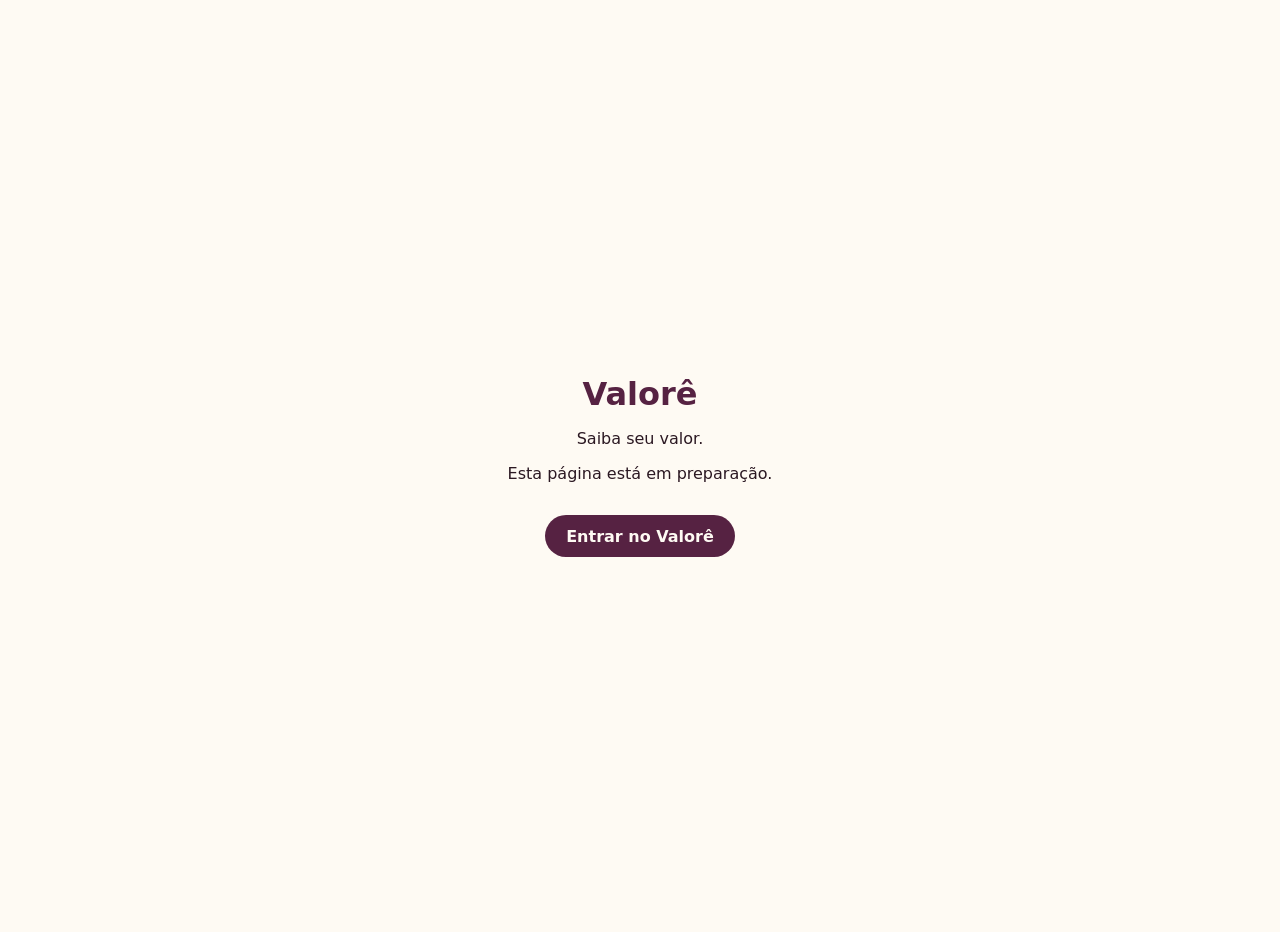
==== index.html @ ae307541 "Create index.html" ====
<!doctype html>
<html lang="pt-BR">
<head>
<meta charset="utf-8">
<meta name="viewport" content="width=device-width,initial-scale=1">
<meta name="robots" content="noindex">
<title>Valorê</title>
<style>body{margin:0;min-height:100vh;display:grid;place-items:center;background:#fefaf3;color:#2b1822;font-family:system-ui,sans-serif;padding:16px;text-align:center}h1{color:#562242;margin:0}a{display:inline-block;margin-top:1rem;padding:.7rem 1.3rem;border-radius:999px;background:#562242;color:#fefaf3;text-decoration:none;font-weight:700}</style>
</head>
<body>
<main>
<h1>Valorê</h1>
<p>Saiba seu valor.</p>
<p>Esta página está em preparação.</p>
<a href="https://valore.art.br">Entrar no Valorê</a>
</main>
</body>
</html>
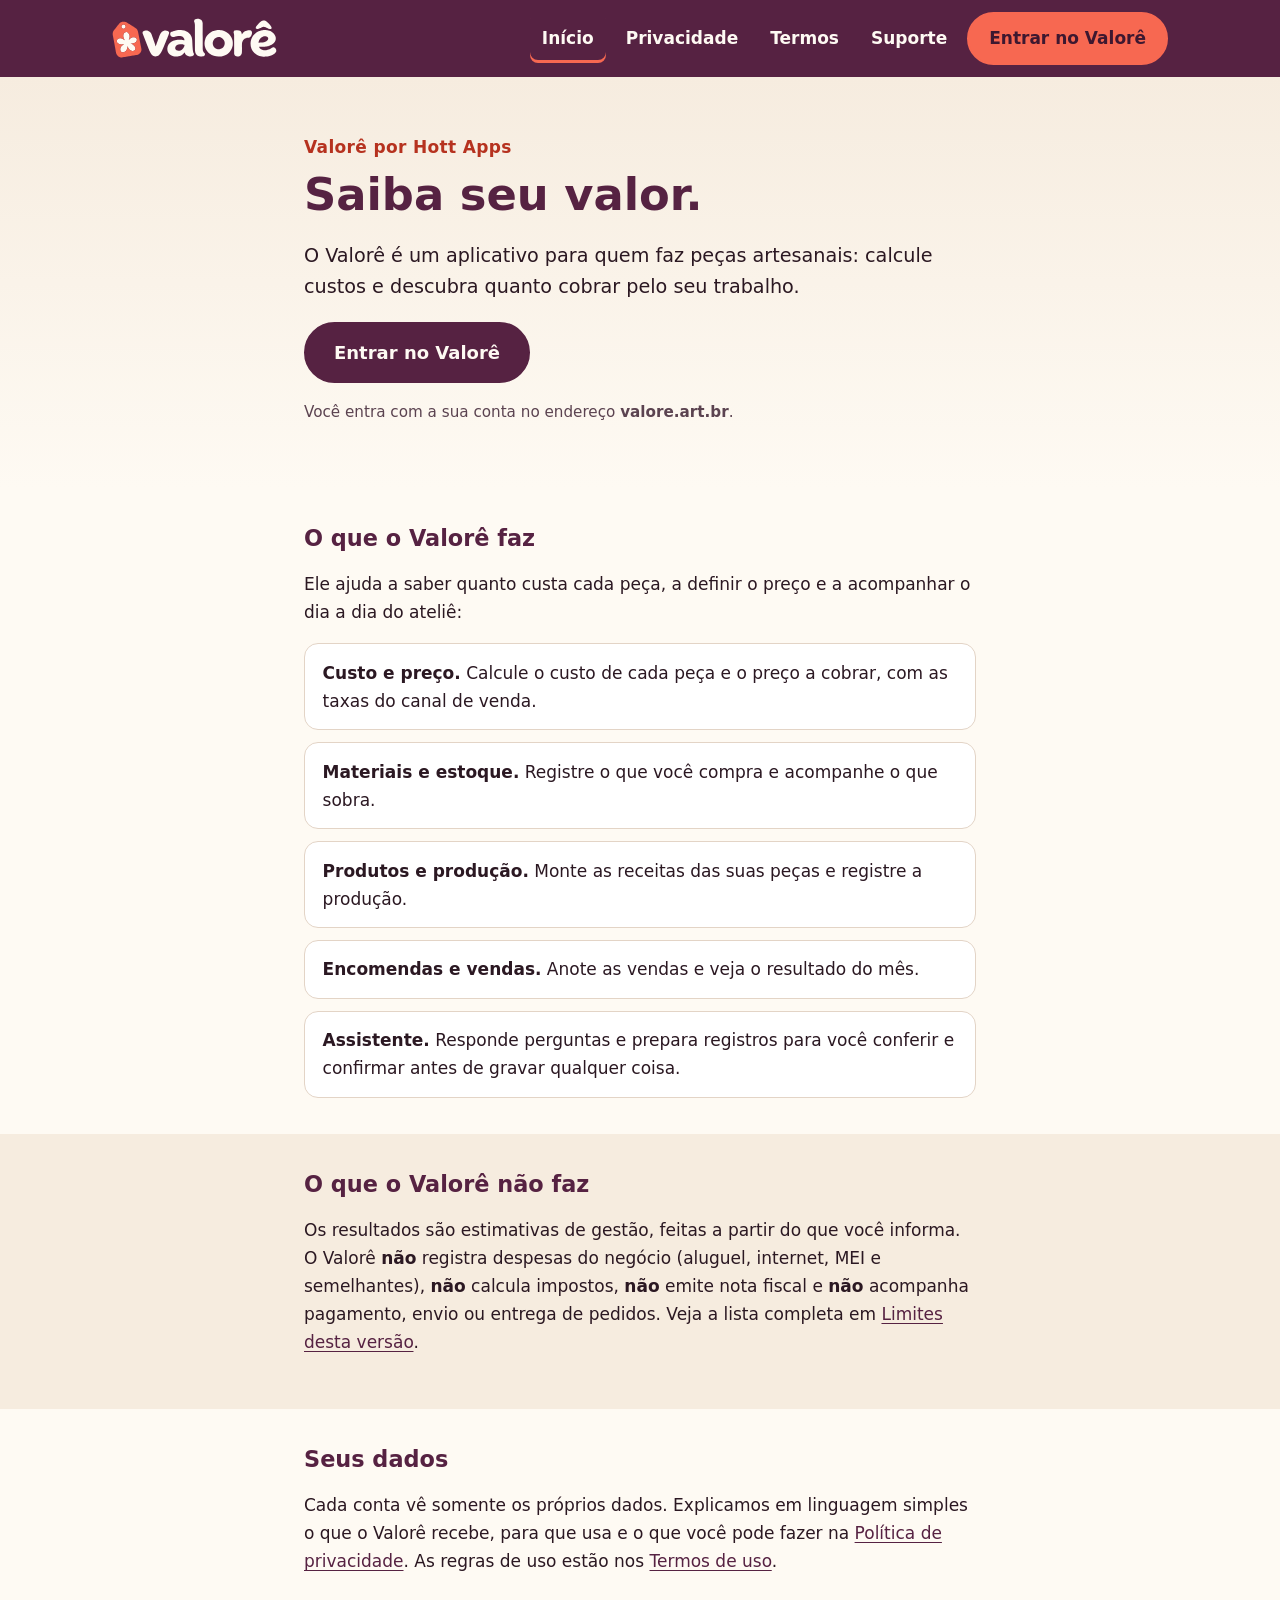
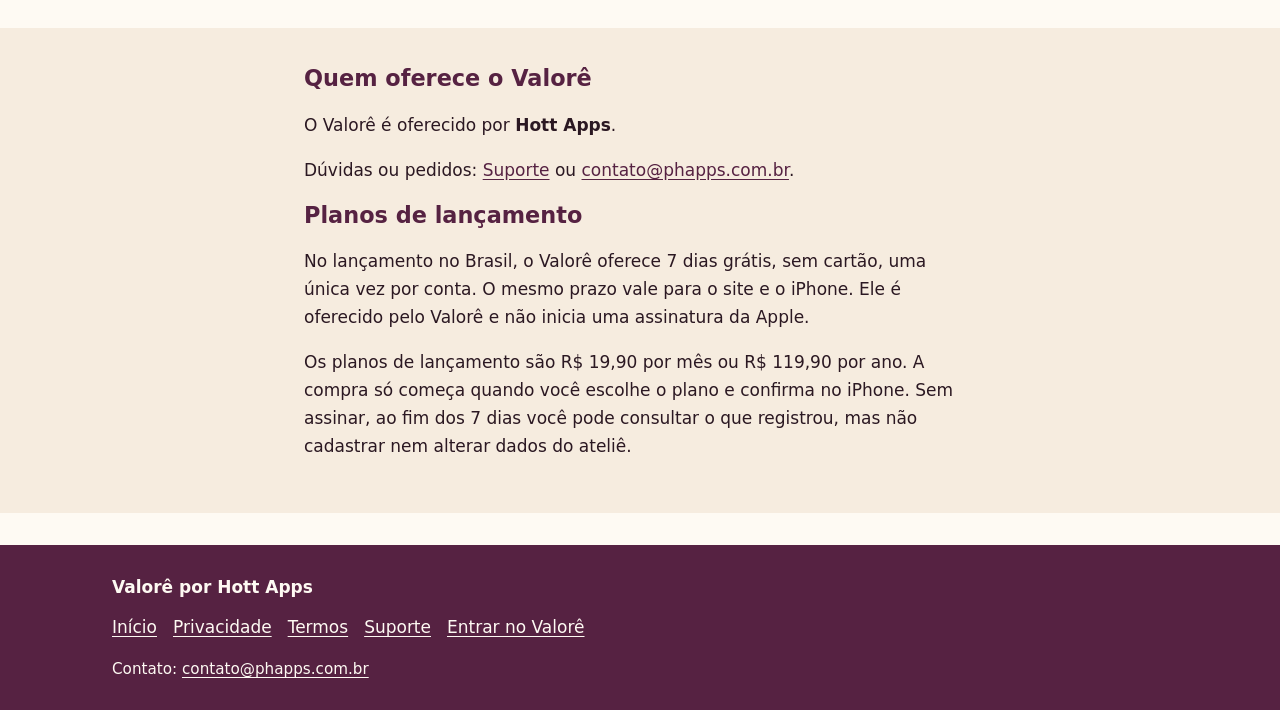
==== commit c8886d01: "Prepara as páginas oficiais de suporte, privacidade, termos e apresentação do Valorê" ====
--- a/index.html
+++ b/index.html
@@ -2,17 +2,79 @@
 <html lang="pt-BR">
 <head>
 <meta charset="utf-8">
-<meta name="viewport" content="width=device-width,initial-scale=1">
-<meta name="robots" content="noindex">
-<title>Valorê</title>
-<style>body{margin:0;min-height:100vh;display:grid;place-items:center;background:#fefaf3;color:#2b1822;font-family:system-ui,sans-serif;padding:16px;text-align:center}h1{color:#562242;margin:0}a{display:inline-block;margin-top:1rem;padding:.7rem 1.3rem;border-radius:999px;background:#562242;color:#fefaf3;text-decoration:none;font-weight:700}</style>
+<meta name="viewport" content="width=device-width, initial-scale=1">
+<title>Valorê por Hott Apps — Saiba seu valor.</title>
+<meta name="description" content="O Valorê ajuda quem faz peças artesanais a calcular custos e descobrir quanto cobrar pelo trabalho.">
+<meta name="theme-color" content="#562242">
+<link rel="icon" href="/marca/valore-favicon.svg" type="image/svg+xml">
+
+
+<link rel="stylesheet" href="/estilo.css">
 </head>
 <body>
-<main>
-<h1>Valorê</h1>
-<p>Saiba seu valor.</p>
-<p>Esta página está em preparação.</p>
-<a href="https://valore.art.br">Entrar no Valorê</a>
+<a class="pular" href="#conteudo">Ir para o conteúdo</a>
+<header class="topo">
+  <div class="faixa">
+    <a class="marca" href="/sobre/" aria-label="Valorê — página inicial"><img src="/marca/valore-logo-fundo-escuro.svg" alt="Valorê" width="165" height="40"></a>
+    <nav aria-label="Principal"><a href="/sobre/" aria-current="page">Início</a><a href="/privacidade/">Privacidade</a><a href="/termos/">Termos</a><a href="/suporte/">Suporte</a><a class="botao botao-coral" href="https://valore.art.br">Entrar no Valorê</a></nav>
+  </div>
+</header>
+<main id="conteudo">
+
+<section class="heroi">
+  <div class="coluna">
+    <p class="sobretitulo">Valorê por Hott Apps</p>
+    <h1>Saiba seu valor.</h1>
+    <p class="lead">O Valorê é um aplicativo para quem faz peças artesanais: calcule custos e descubra quanto cobrar pelo seu trabalho.</p>
+    <p><a class="botao botao-grande" href="https://valore.art.br">Entrar no Valorê</a></p>
+    <p class="nota">Você entra com a sua conta no endereço <strong>valore.art.br</strong>.</p>
+  </div>
+</section>
+
+<section class="secao">
+  <div class="coluna">
+    <h2>O que o Valorê faz</h2>
+    <p>Ele ajuda a saber quanto custa cada peça, a definir o preço e a acompanhar o dia a dia do ateliê:</p>
+    <ul class="cartoes">
+      <li><strong>Custo e preço.</strong> Calcule o custo de cada peça e o preço a cobrar, com as taxas do canal de venda.</li>
+      <li><strong>Materiais e estoque.</strong> Registre o que você compra e acompanhe o que sobra.</li>
+      <li><strong>Produtos e produção.</strong> Monte as receitas das suas peças e registre a produção.</li>
+      <li><strong>Encomendas e vendas.</strong> Anote as vendas e veja o resultado do mês.</li>
+      <li><strong>Assistente.</strong> Responde perguntas e prepara registros para você conferir e confirmar antes de gravar qualquer coisa.</li>
+    </ul>
+  </div>
+</section>
+
+<section class="secao secao-clara">
+  <div class="coluna">
+    <h2>O que o Valorê não faz</h2>
+    <p>Os resultados são estimativas de gestão, feitas a partir do que você informa. O Valorê <strong>não</strong> registra despesas do negócio (aluguel, internet, MEI e semelhantes), <strong>não</strong> calcula impostos, <strong>não</strong> emite nota fiscal e <strong>não</strong> acompanha pagamento, envio ou entrega de pedidos. Veja a lista completa em <a href="/termos/#limites">Limites desta versão</a>.</p>
+  </div>
+</section>
+
+<section class="secao">
+  <div class="coluna">
+    <h2>Seus dados</h2>
+    <p>Cada conta vê somente os próprios dados. Explicamos em linguagem simples o que o Valorê recebe, para que usa e o que você pode fazer na <a href="/privacidade/">Política de privacidade</a>. As regras de uso estão nos <a href="/termos/">Termos de uso</a>.</p>
+  </div>
+</section>
+
+<section class="secao secao-clara">
+  <div class="coluna">
+    <h2>Quem oferece o Valorê</h2>
+    <p>O Valorê é oferecido por <strong>Hott Apps</strong>.</p>
+    <p>Dúvidas ou pedidos: <a href="/suporte/">Suporte</a> ou <a href="mailto:contato@phapps.com.br">contato@phapps.com.br</a>.</p>
+    <h2>Planos de lançamento</h2><p>No lançamento no Brasil, o Valorê oferece 7 dias grátis, sem cartão, uma única vez por conta. O mesmo prazo vale para o site e o iPhone. Ele é oferecido pelo Valorê e não inicia uma assinatura da Apple.</p><p>Os planos de lançamento são R$ 19,90 por mês ou R$ 119,90 por ano. A compra só começa quando você escolhe o plano e confirma no iPhone. Sem assinar, ao fim dos 7 dias você pode consultar o que registrou, mas não cadastrar nem alterar dados do ateliê.</p>
+  </div>
+</section>
+
 </main>
+<footer class="rodape">
+  <div class="faixa">
+    <p class="rodape-marca">Valorê por <span>Hott Apps</span></p>
+    <nav aria-label="Rodapé"><a href="/sobre/">Início</a><a href="/privacidade/">Privacidade</a><a href="/termos/">Termos</a><a href="/suporte/">Suporte</a><a href="https://valore.art.br">Entrar no Valorê</a></nav>
+    <p class="rodape-nota">Contato: <a href="mailto:contato@phapps.com.br">contato@phapps.com.br</a></p>
+  </div>
+</footer>
 </body>
 </html>
--- a/estilo.css
+++ b/estilo.css
@@ -0,0 +1,53 @@
+/* Valorê — sobre.valore.art.br. Ameixa #562242, coral #F76851, creme #FEFAF3. Sem fontes nem recursos externos. */
+:root{--ameixa:#562242;--ameixa-escura:#3d1830;--coral:#F76851;--coral-texto:#b6321f;--creme:#FEFAF3;--creme-2:#f6ecdf;--texto:#2b1822;--suave:#5b4350;--linha:#e3d4c6}
+*{box-sizing:border-box}
+html{-webkit-text-size-adjust:100%}
+body{margin:0;background:var(--creme);color:var(--texto);font-family:"Nunito",ui-rounded,"Segoe UI",system-ui,-apple-system,Roboto,Helvetica,Arial,sans-serif;font-size:1.0625rem;line-height:1.65}
+img{max-width:100%;height:auto}
+a{color:var(--ameixa);text-underline-offset:.18em}
+a:hover{color:var(--ameixa-escura)}
+:focus-visible{outline:3px solid var(--coral);outline-offset:2px;border-radius:4px}
+.pular{position:absolute;left:-999px;top:0;background:var(--creme);color:var(--ameixa);padding:.75rem 1rem;z-index:10}
+.pular:focus{left:8px;top:8px}
+.faixa{max-width:68rem;margin:0 auto;padding:0 1rem}
+.topo{background:var(--ameixa)}
+.topo .faixa{display:flex;flex-wrap:wrap;align-items:center;justify-content:space-between;gap:.5rem 1.5rem;padding-top:.75rem;padding-bottom:.75rem}
+.marca{display:inline-flex;align-items:center;min-height:44px}
+.marca img{display:block;height:40px;width:auto}
+.topo nav{display:flex;flex-wrap:wrap;align-items:center;gap:.25rem .5rem}
+.topo nav a:not(.botao){color:var(--creme);text-decoration:none;padding:.65rem .75rem;min-height:44px;display:inline-flex;align-items:center;border-radius:8px;font-weight:600}
+.topo nav a:not(.botao):hover{background:rgba(254,250,243,.14)}
+.topo nav a[aria-current=page]{box-shadow:inset 0 -3px 0 var(--coral)}
+.botao{display:inline-flex;align-items:center;justify-content:center;min-height:44px;padding:.65rem 1.25rem;border-radius:999px;font-weight:800;text-decoration:none;background:var(--ameixa);color:var(--creme);border:2px solid var(--ameixa)}
+.botao:hover{background:var(--ameixa-escura);color:var(--creme)}
+.botao-coral{background:var(--coral);color:var(--ameixa-escura);border-color:var(--coral)}
+.botao-coral:hover{background:#ff7d69;color:var(--ameixa-escura)}
+.botao-grande{min-height:52px;padding:.85rem 1.75rem;font-size:1.125rem}
+.coluna{max-width:44rem;margin:0 auto;padding:0 1rem}
+.heroi{padding:3.5rem 0 3rem;background:linear-gradient(180deg,var(--creme-2),var(--creme))}
+.sobretitulo{margin:0 0 .5rem;color:var(--coral-texto);font-weight:800;letter-spacing:.02em}
+h1{margin:0 0 1rem;color:var(--ameixa);font-size:clamp(1.9rem,5.5vw,2.8rem);line-height:1.15;font-weight:800}
+h2{margin:2.25rem 0 .75rem;color:var(--ameixa);font-size:1.4rem;line-height:1.3;font-weight:800}
+.lead{font-size:1.2rem;color:var(--texto)}
+.nota{color:var(--suave);font-size:.95rem}
+.secao{padding:2.25rem 0}
+.secao h2{margin-top:0}
+.secao-clara{background:var(--creme-2)}
+.cartoes{list-style:none;margin:1rem 0 0;padding:0;display:grid;gap:.75rem}
+.cartoes li{background:#fff;border:1px solid var(--linha);border-radius:14px;padding:.9rem 1.1rem}
+.texto{padding-top:2.5rem;padding-bottom:3rem}
+.texto ul,.texto ol{padding-left:1.4rem}
+.texto li{margin:.4rem 0}
+.data{color:var(--suave);margin-top:-.25rem}
+.aviso{background:#fff;border-left:5px solid var(--coral);padding:.8rem 1rem;border-radius:8px}
+mark.pendente{background:#ffe9a8;color:#3b2a00;padding:.05rem .35rem;border-radius:6px;font-size:.92em;font-weight:700}
+.rodape{background:var(--ameixa);color:var(--creme);margin-top:2rem}
+.rodape .faixa{padding-top:1.75rem;padding-bottom:1.75rem}
+.rodape a{color:var(--creme)}
+.rodape nav{display:flex;flex-wrap:wrap;gap:.25rem 1rem}
+.rodape nav a{display:inline-flex;align-items:center;min-height:44px}
+.rodape-marca{margin:0 0 .25rem;font-weight:800}
+.rodape-nota{margin:.5rem 0 0;font-size:.95rem}
+@media (max-width:30rem){.topo nav{width:100%}.topo nav .botao{width:100%;margin-top:.25rem}}
+@media (prefers-reduced-motion:reduce){*{scroll-behavior:auto!important}}
+@media print{.topo nav,.rodape nav,.pular{display:none}body{background:#fff}}
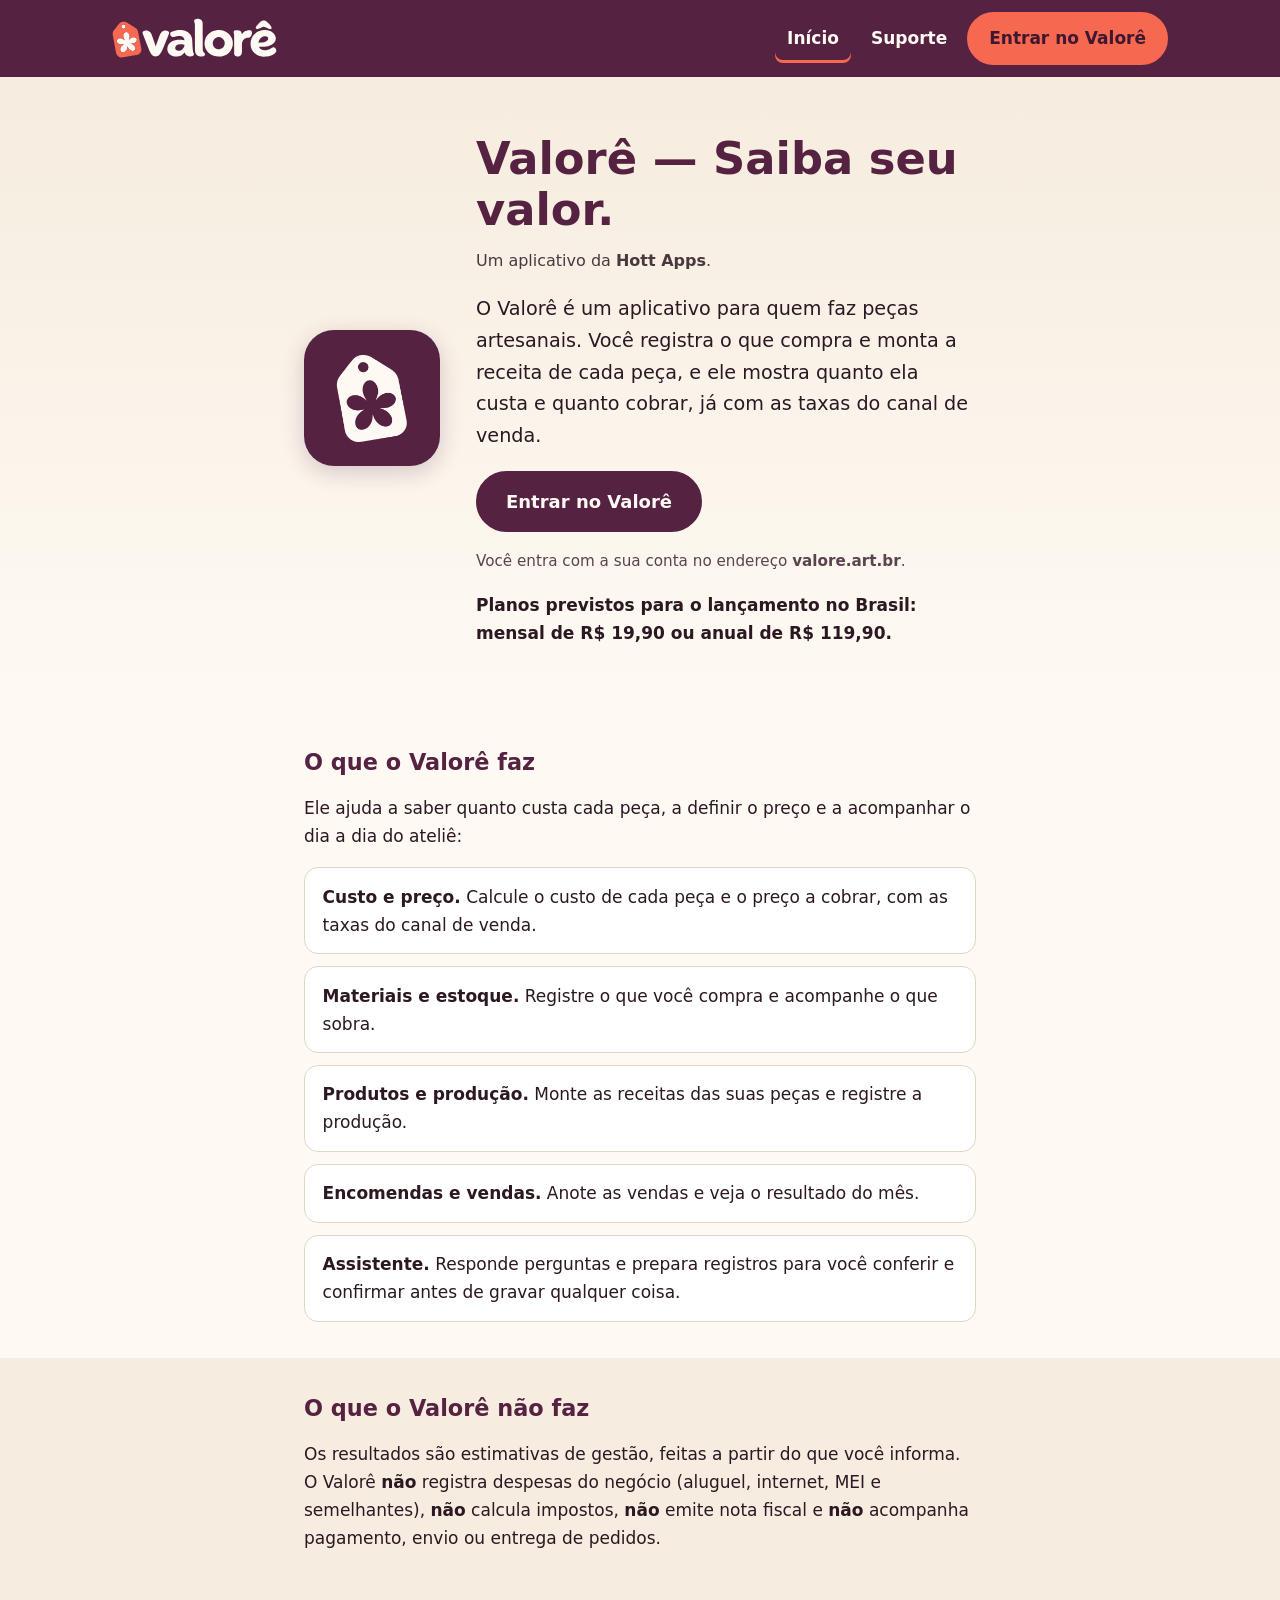
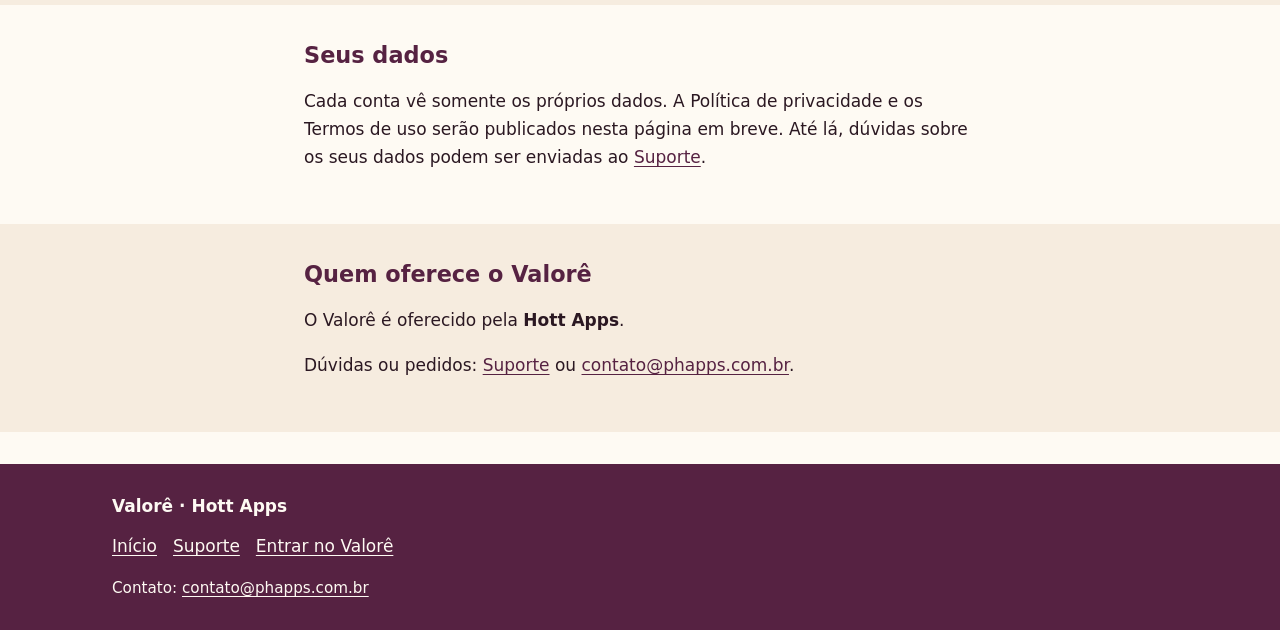
==== commit f85612e3: "Página inicial: Valorê — Saiba seu valor. (Hott Apps)" ====
--- a/index.html
+++ b/index.html
@@ -1,33 +1,39 @@
 <!doctype html>
 <html lang="pt-BR">
 <head>
+<link rel="canonical" href="https://sobre.valore.art.br/">
 <meta charset="utf-8">
 <meta name="viewport" content="width=device-width, initial-scale=1">
-<title>Valorê por Hott Apps — Saiba seu valor.</title>
-<meta name="description" content="O Valorê ajuda quem faz peças artesanais a calcular custos e descobrir quanto cobrar pelo trabalho.">
+<title>Valorê — Saiba seu valor.</title>
+<meta name="description" content="O Valorê ajuda artesãs e artesãos a calcular o custo de cada peça e descobrir quanto cobrar pelo trabalho.">
 <meta name="theme-color" content="#562242">
 <link rel="icon" href="/marca/valore-favicon.svg" type="image/svg+xml">
-
-
+<link rel="icon" href="/marca/favicon-32.png" sizes="32x32" type="image/png">
+<link rel="apple-touch-icon" href="/marca/apple-touch-icon.png">
 <link rel="stylesheet" href="/estilo.css">
 </head>
 <body>
 <a class="pular" href="#conteudo">Ir para o conteúdo</a>
 <header class="topo">
   <div class="faixa">
-    <a class="marca" href="/sobre/" aria-label="Valorê — página inicial"><img src="/marca/valore-logo-fundo-escuro.svg" alt="Valorê" width="165" height="40"></a>
-    <nav aria-label="Principal"><a href="/sobre/" aria-current="page">Início</a><a href="/privacidade/">Privacidade</a><a href="/termos/">Termos</a><a href="/suporte/">Suporte</a><a class="botao botao-coral" href="https://valore.art.br">Entrar no Valorê</a></nav>
+    <a class="marca" href="/" aria-label="Valorê — página inicial"><img src="/marca/valore-logo-fundo-escuro.svg" alt="Valorê" width="165" height="40"></a>
+    <nav aria-label="Principal"><a href="/" aria-current="page">Início</a><a href="/suporte/">Suporte</a><a class="botao botao-coral" href="https://valore.art.br">Entrar no Valorê</a></nav>
   </div>
 </header>
 <main id="conteudo">
 
 <section class="heroi">
-  <div class="coluna">
-    <p class="sobretitulo">Valorê por Hott Apps</p>
-    <h1>Saiba seu valor.</h1>
-    <p class="lead">O Valorê é um aplicativo para quem faz peças artesanais: calcule custos e descubra quanto cobrar pelo seu trabalho.</p>
-    <p><a class="botao botao-grande" href="https://valore.art.br">Entrar no Valorê</a></p>
-    <p class="nota">Você entra com a sua conta no endereço <strong>valore.art.br</strong>.</p>
+  <div class="coluna heroi-grade">
+    <img class="icone-app" src="/marca/valore-icone-512.png" alt="Ícone do Valorê: uma etiqueta com uma flor" width="136" height="136">
+    <div>
+      <h1>Valorê — Saiba seu valor.</h1>
+      <p class="autoria">Um aplicativo da <strong>Hott Apps</strong>.</p>
+      <p class="lead">O Valorê é um aplicativo para quem faz peças artesanais. Você registra o que compra e monta a receita de cada peça, e ele mostra quanto ela custa e quanto cobrar, já com as taxas do canal de venda.</p>
+      <p><a class="botao botao-grande" href="https://valore.art.br">Entrar no Valorê</a></p>
+      <p class="nota">Você entra com a sua conta no endereço <strong>valore.art.br</strong>.</p>
+      <p class="oferta">Planos previstos para o lançamento no Brasil: mensal de R$ 19,90 ou anual de R$ 119,90.</p>
+      
+    </div>
   </div>
 </section>
 
@@ -48,31 +54,31 @@
 <section class="secao secao-clara">
   <div class="coluna">
     <h2>O que o Valorê não faz</h2>
-    <p>Os resultados são estimativas de gestão, feitas a partir do que você informa. O Valorê <strong>não</strong> registra despesas do negócio (aluguel, internet, MEI e semelhantes), <strong>não</strong> calcula impostos, <strong>não</strong> emite nota fiscal e <strong>não</strong> acompanha pagamento, envio ou entrega de pedidos. Veja a lista completa em <a href="/termos/#limites">Limites desta versão</a>.</p>
+    <p>Os resultados são estimativas de gestão, feitas a partir do que você informa. O Valorê <strong>não</strong> registra despesas do negócio (aluguel, internet, MEI e semelhantes), <strong>não</strong> calcula impostos, <strong>não</strong> emite nota fiscal e <strong>não</strong> acompanha pagamento, envio ou entrega de pedidos.</p>
   </div>
 </section>
 
 <section class="secao">
   <div class="coluna">
     <h2>Seus dados</h2>
-    <p>Cada conta vê somente os próprios dados. Explicamos em linguagem simples o que o Valorê recebe, para que usa e o que você pode fazer na <a href="/privacidade/">Política de privacidade</a>. As regras de uso estão nos <a href="/termos/">Termos de uso</a>.</p>
+    <p>Cada conta vê somente os próprios dados. A Política de privacidade e os Termos de uso serão publicados nesta página em breve. Até lá, dúvidas sobre os seus dados podem ser enviadas ao <a href="/suporte/">Suporte</a>.</p>
   </div>
 </section>
 
 <section class="secao secao-clara">
   <div class="coluna">
     <h2>Quem oferece o Valorê</h2>
-    <p>O Valorê é oferecido por <strong>Hott Apps</strong>.</p>
+    <p>O Valorê é oferecido pela <strong>Hott Apps</strong>.</p>
     <p>Dúvidas ou pedidos: <a href="/suporte/">Suporte</a> ou <a href="mailto:contato@phapps.com.br">contato@phapps.com.br</a>.</p>
-    <h2>Planos de lançamento</h2><p>No lançamento no Brasil, o Valorê oferece 7 dias grátis, sem cartão, uma única vez por conta. O mesmo prazo vale para o site e o iPhone. Ele é oferecido pelo Valorê e não inicia uma assinatura da Apple.</p><p>Os planos de lançamento são R$ 19,90 por mês ou R$ 119,90 por ano. A compra só começa quando você escolhe o plano e confirma no iPhone. Sem assinar, ao fim dos 7 dias você pode consultar o que registrou, mas não cadastrar nem alterar dados do ateliê.</p>
+    
   </div>
 </section>
 
 </main>
 <footer class="rodape">
   <div class="faixa">
-    <p class="rodape-marca">Valorê por <span>Hott Apps</span></p>
-    <nav aria-label="Rodapé"><a href="/sobre/">Início</a><a href="/privacidade/">Privacidade</a><a href="/termos/">Termos</a><a href="/suporte/">Suporte</a><a href="https://valore.art.br">Entrar no Valorê</a></nav>
+    <p class="rodape-marca">Valorê &middot; <span>Hott Apps</span></p>
+    <nav aria-label="Rodapé"><a href="/">Início</a><a href="/suporte/">Suporte</a><a href="https://valore.art.br">Entrar no Valorê</a></nav>
     <p class="rodape-nota">Contato: <a href="mailto:contato@phapps.com.br">contato@phapps.com.br</a></p>
   </div>
 </footer>
--- a/estilo.css
+++ b/estilo.css
@@ -1,4 +1,4 @@
-/* Valorê — sobre.valore.art.br. Ameixa #562242, coral #F76851, creme #FEFAF3. Sem fontes nem recursos externos. */
+/* Valorê — sobre.valore.art.br (rascunho R103). Ameixa #562242, coral #F76851, creme #FEFAF3. Sem fontes nem recursos externos. */
 :root{--ameixa:#562242;--ameixa-escura:#3d1830;--coral:#F76851;--coral-texto:#b6321f;--creme:#FEFAF3;--creme-2:#f6ecdf;--texto:#2b1822;--suave:#5b4350;--linha:#e3d4c6}
 *{box-sizing:border-box}
 html{-webkit-text-size-adjust:100%}
@@ -51,3 +51,13 @@
 @media (max-width:30rem){.topo nav{width:100%}.topo nav .botao{width:100%;margin-top:.25rem}}
 @media (prefers-reduced-motion:reduce){*{scroll-behavior:auto!important}}
 @media print{.topo nav,.rodape nav,.pular{display:none}body{background:#fff}}
+
+.heroi-grade{display:grid;grid-template-columns:auto 1fr;gap:1.5rem 2.25rem;align-items:center}
+.icone-app{display:block;width:136px;height:136px;border-radius:30px;box-shadow:0 6px 22px rgba(86,34,66,.22)}
+@media (max-width:40rem){.heroi-grade{grid-template-columns:1fr}.icone-app{width:96px;height:96px;border-radius:22px}}
+
+.condicional{display:block;border:2px dashed #2563eb;border-radius:10px;padding:.6rem .8rem;margin:.6rem 0;background:rgba(37,99,235,.06)}
+span.condicional{display:inline-block}
+.condicional::before{content:attr(data-rotulo);display:block;font-size:.78rem;font-weight:800;color:#1d4ed8;margin-bottom:.25rem}
+.oferta{font-weight:700}
+.autoria{margin:-.25rem 0 .9rem;color:inherit;opacity:.85;font-size:1rem}
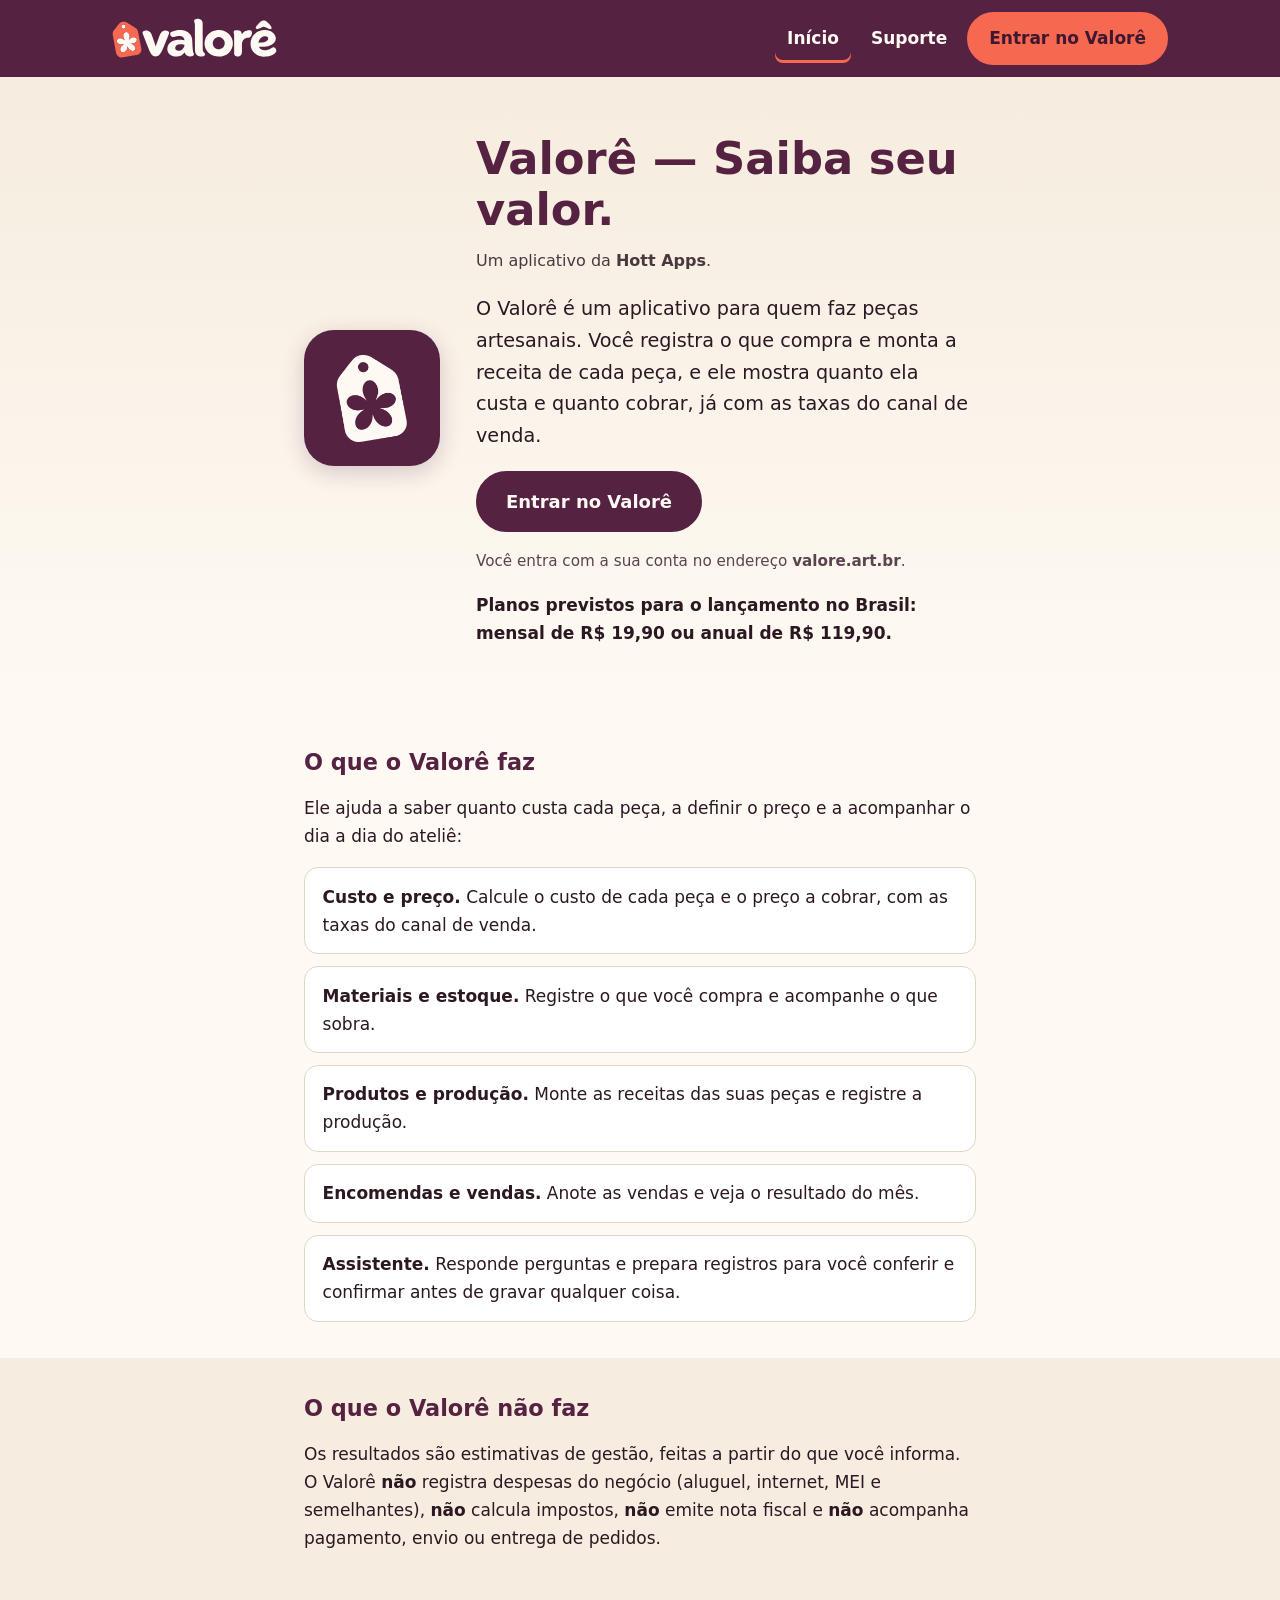
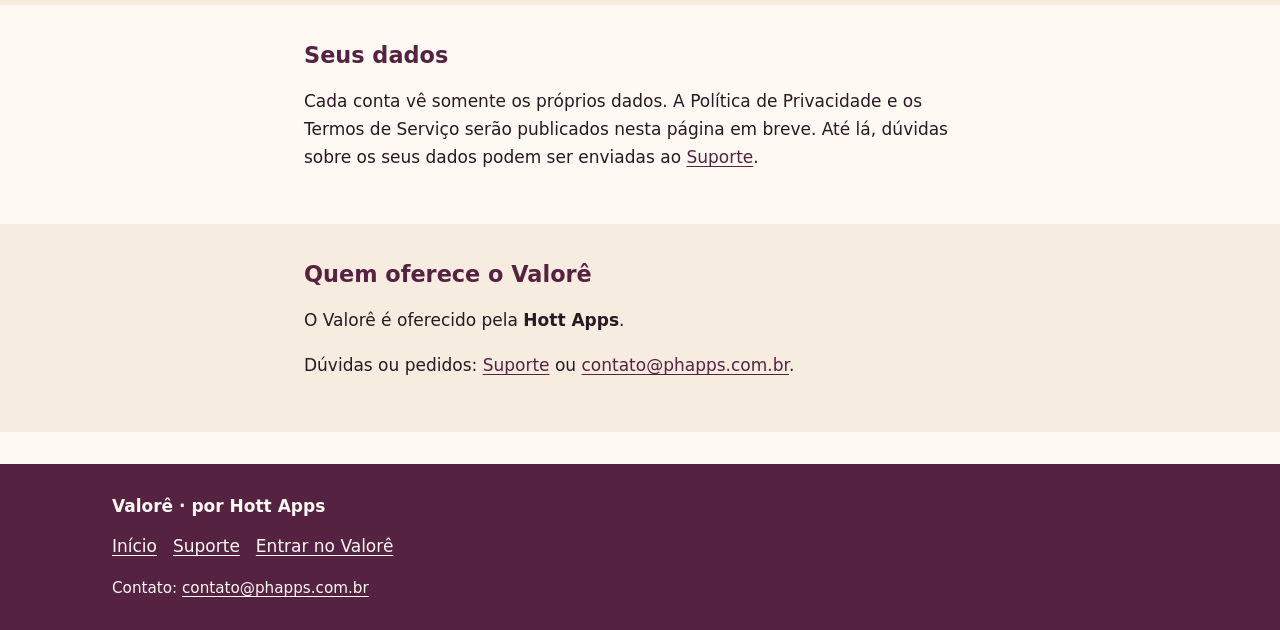
==== commit f191cfb2: "Início: rodapé por Hott Apps e estilo do Suporte" ====
--- a/index.html
+++ b/index.html
@@ -61,7 +61,7 @@
 <section class="secao">
   <div class="coluna">
     <h2>Seus dados</h2>
-    <p>Cada conta vê somente os próprios dados. A Política de privacidade e os Termos de uso serão publicados nesta página em breve. Até lá, dúvidas sobre os seus dados podem ser enviadas ao <a href="/suporte/">Suporte</a>.</p>
+    <p>Cada conta vê somente os próprios dados. A Política de Privacidade e os Termos de Serviço serão publicados nesta página em breve. Até lá, dúvidas sobre os seus dados podem ser enviadas ao <a href="/suporte/">Suporte</a>.</p>
   </div>
 </section>
 
@@ -77,7 +77,7 @@
 </main>
 <footer class="rodape">
   <div class="faixa">
-    <p class="rodape-marca">Valorê &middot; <span>Hott Apps</span></p>
+    <p class="rodape-marca">Valorê &middot; <span>por Hott Apps</span></p>
     <nav aria-label="Rodapé"><a href="/">Início</a><a href="/suporte/">Suporte</a><a href="https://valore.art.br">Entrar no Valorê</a></nav>
     <p class="rodape-nota">Contato: <a href="mailto:contato@phapps.com.br">contato@phapps.com.br</a></p>
   </div>
--- a/estilo.css
+++ b/estilo.css
@@ -61,3 +61,8 @@
 .condicional::before{content:attr(data-rotulo);display:block;font-size:.78rem;font-weight:800;color:#1d4ed8;margin-bottom:.25rem}
 .oferta{font-weight:700}
 .autoria{margin:-.25rem 0 .9rem;color:inherit;opacity:.85;font-size:1rem}
+.email-oficial{display:flex;flex-direction:column;gap:.15rem;padding:1rem 1.1rem;border:1px solid var(--linha,#e7d9cc);border-radius:14px;background:#fff;margin:1rem 0}
+.email-oficial span{font-size:.85rem;color:var(--suave)}
+.temas-suporte a{display:flex;flex-direction:column;gap:.2rem;text-decoration:none;color:inherit}
+.temas-suporte span{color:var(--suave);font-size:.95rem}
+.texto ul.temas-suporte{padding-left:0;margin-left:0}
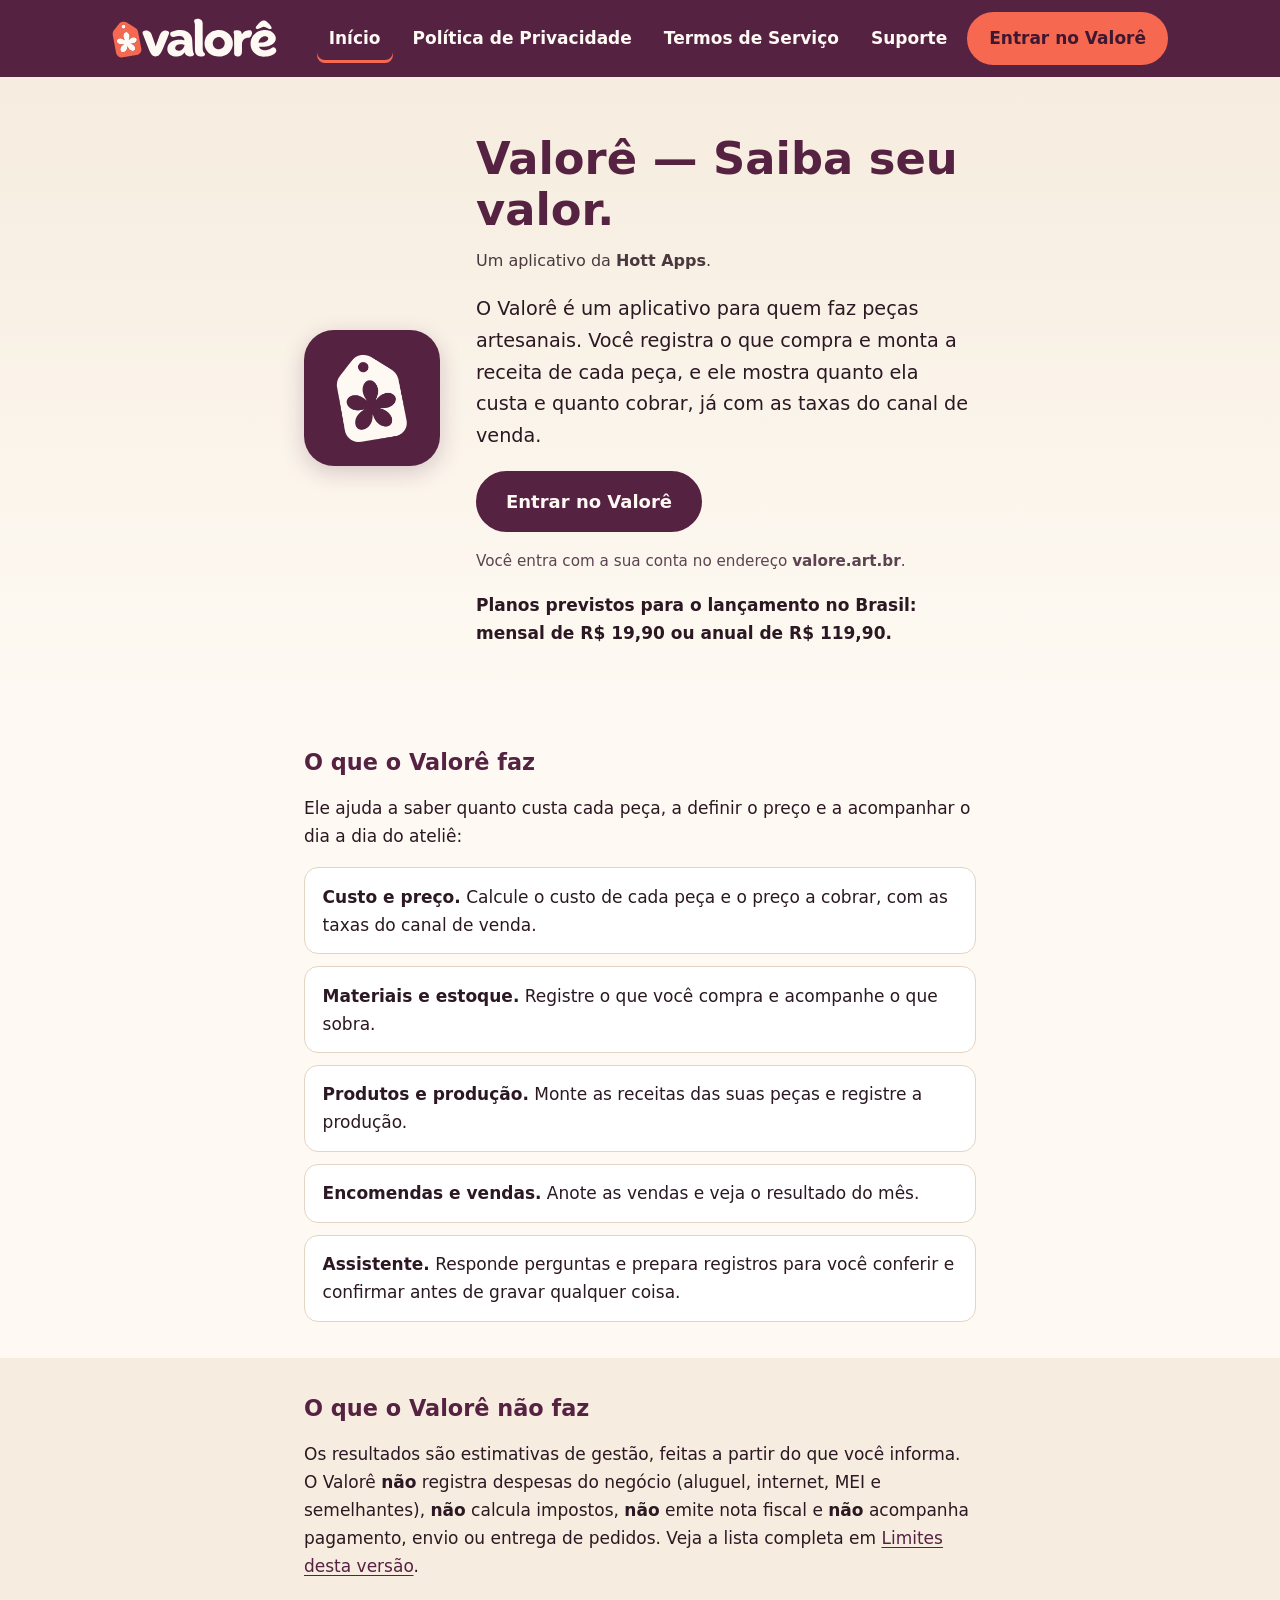
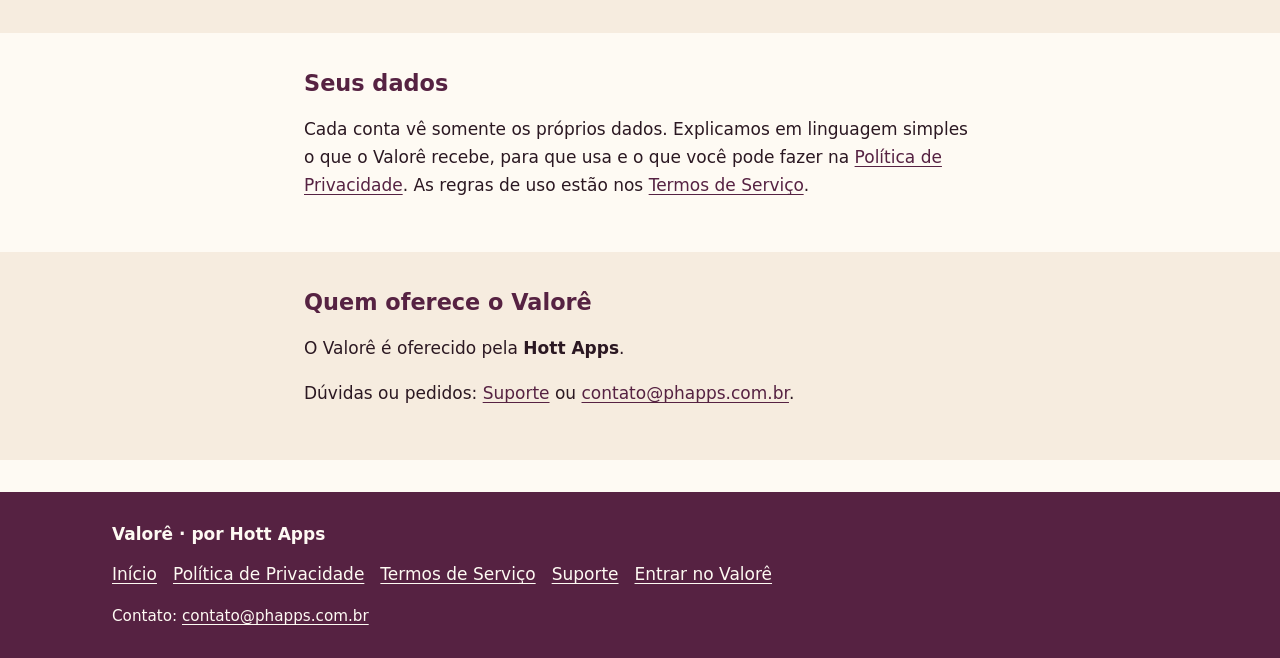
==== commit b97c37a1: "Início com links para Privacidade e Termos" ====
--- a/index.html
+++ b/index.html
@@ -17,7 +17,7 @@
 <header class="topo">
   <div class="faixa">
     <a class="marca" href="/" aria-label="Valorê — página inicial"><img src="/marca/valore-logo-fundo-escuro.svg" alt="Valorê" width="165" height="40"></a>
-    <nav aria-label="Principal"><a href="/" aria-current="page">Início</a><a href="/suporte/">Suporte</a><a class="botao botao-coral" href="https://valore.art.br">Entrar no Valorê</a></nav>
+    <nav aria-label="Principal"><a href="/" aria-current="page">Início</a><a href="/privacidade/">Política de Privacidade</a><a href="/termos/">Termos de Serviço</a><a href="/suporte/">Suporte</a><a class="botao botao-coral" href="https://valore.art.br">Entrar no Valorê</a></nav>
   </div>
 </header>
 <main id="conteudo">
@@ -54,14 +54,14 @@
 <section class="secao secao-clara">
   <div class="coluna">
     <h2>O que o Valorê não faz</h2>
-    <p>Os resultados são estimativas de gestão, feitas a partir do que você informa. O Valorê <strong>não</strong> registra despesas do negócio (aluguel, internet, MEI e semelhantes), <strong>não</strong> calcula impostos, <strong>não</strong> emite nota fiscal e <strong>não</strong> acompanha pagamento, envio ou entrega de pedidos.</p>
+    <p>Os resultados são estimativas de gestão, feitas a partir do que você informa. O Valorê <strong>não</strong> registra despesas do negócio (aluguel, internet, MEI e semelhantes), <strong>não</strong> calcula impostos, <strong>não</strong> emite nota fiscal e <strong>não</strong> acompanha pagamento, envio ou entrega de pedidos. Veja a lista completa em <a href="/termos/#limites">Limites desta versão</a>.</p>
   </div>
 </section>
 
 <section class="secao">
   <div class="coluna">
     <h2>Seus dados</h2>
-    <p>Cada conta vê somente os próprios dados. A Política de Privacidade e os Termos de Serviço serão publicados nesta página em breve. Até lá, dúvidas sobre os seus dados podem ser enviadas ao <a href="/suporte/">Suporte</a>.</p>
+    <p>Cada conta vê somente os próprios dados. Explicamos em linguagem simples o que o Valorê recebe, para que usa e o que você pode fazer na <a href="/privacidade/">Política de Privacidade</a>. As regras de uso estão nos <a href="/termos/">Termos de Serviço</a>.</p>
   </div>
 </section>
 
@@ -78,7 +78,7 @@
 <footer class="rodape">
   <div class="faixa">
     <p class="rodape-marca">Valorê &middot; <span>por Hott Apps</span></p>
-    <nav aria-label="Rodapé"><a href="/">Início</a><a href="/suporte/">Suporte</a><a href="https://valore.art.br">Entrar no Valorê</a></nav>
+    <nav aria-label="Rodapé"><a href="/">Início</a><a href="/privacidade/">Política de Privacidade</a><a href="/termos/">Termos de Serviço</a><a href="/suporte/">Suporte</a><a href="https://valore.art.br">Entrar no Valorê</a></nav>
     <p class="rodape-nota">Contato: <a href="mailto:contato@phapps.com.br">contato@phapps.com.br</a></p>
   </div>
 </footer>
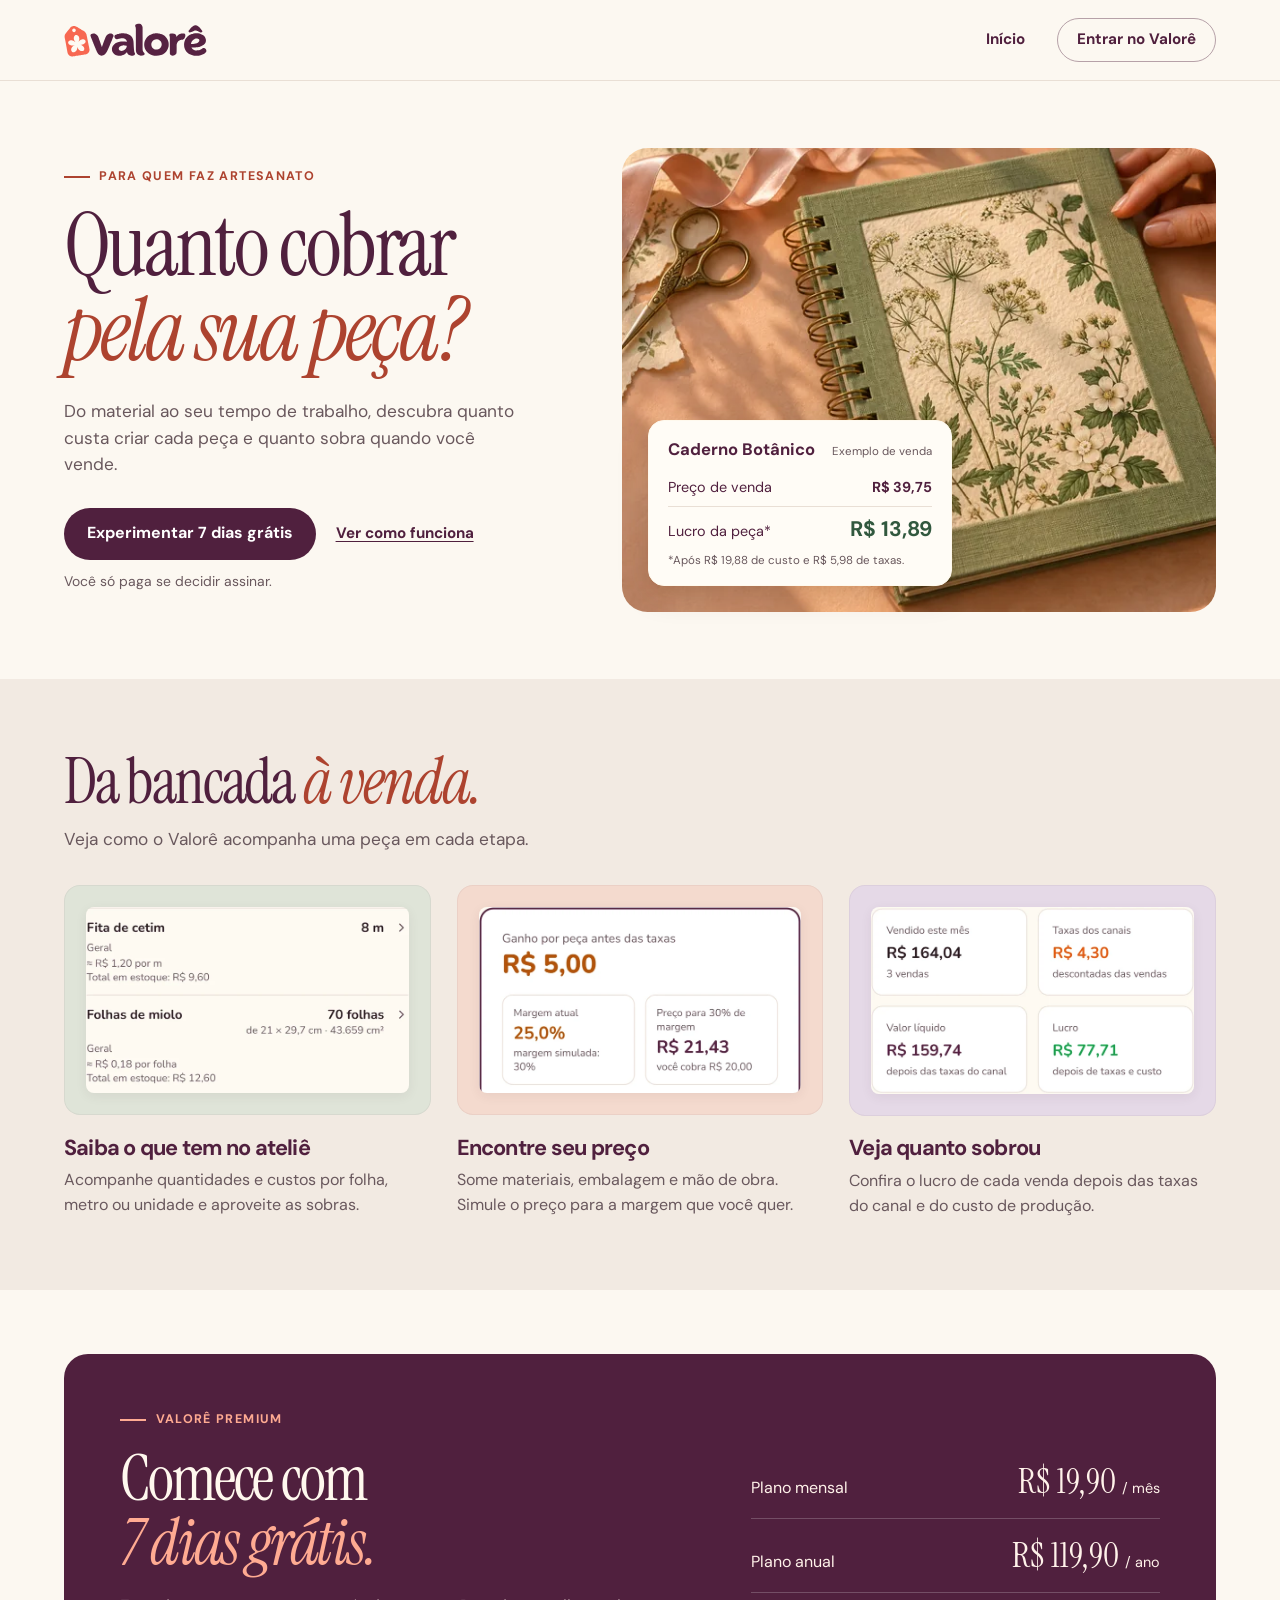
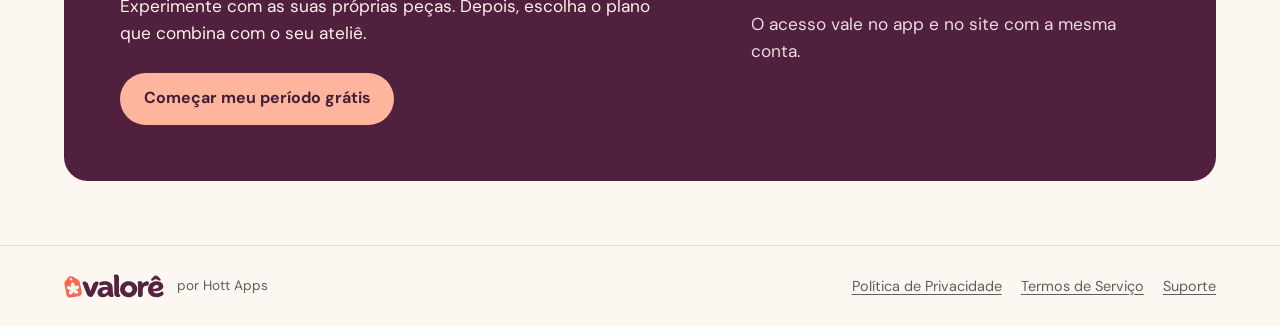
==== commit ae3542bd: "Apresente o Valorê às artesãs com exemplo de venda, telas e sete dias grátis" ====
--- a/index.html
+++ b/index.html
@@ -1,86 +1,62 @@
 <!doctype html>
 <html lang="pt-BR">
 <head>
-<link rel="canonical" href="https://sobre.valore.art.br/">
-<meta charset="utf-8">
-<meta name="viewport" content="width=device-width, initial-scale=1">
-<title>Valorê — Saiba seu valor.</title>
-<meta name="description" content="O Valorê ajuda artesãs e artesãos a calcular o custo de cada peça e descobrir quanto cobrar pelo trabalho.">
-<meta name="theme-color" content="#562242">
-<link rel="icon" href="/marca/valore-favicon.svg" type="image/svg+xml">
-<link rel="icon" href="/marca/favicon-32.png" sizes="32x32" type="image/png">
-<link rel="apple-touch-icon" href="/marca/apple-touch-icon.png">
-<link rel="stylesheet" href="/estilo.css">
+  <meta charset="utf-8">
+  <meta name="viewport" content="width=device-width, initial-scale=1">
+  <title>Valorê — Quanto cobrar pela sua peça?</title>
+  <meta name="description" content="Do custo dos materiais ao preço de venda, descubra quanto sobra em cada peça artesanal. Experimente o Valorê por 7 dias grátis.">
+  <meta name="theme-color" content="#fcf8f1">
+  <link rel="canonical" href="https://sobre.valore.art.br/">
+  <link rel="icon" href="/marca/valore-favicon.svg" type="image/svg+xml">
+  <link rel="apple-touch-icon" href="/marca/apple-touch-icon.png">
+  <link rel="preload" href="/inicio/instrument-regular.woff" as="font" type="font/woff" crossorigin>
+  <link rel="stylesheet" href="/inicio/pagina.css">
 </head>
 <body>
-<a class="pular" href="#conteudo">Ir para o conteúdo</a>
-<header class="topo">
-  <div class="faixa">
-    <a class="marca" href="/" aria-label="Valorê — página inicial"><img src="/marca/valore-logo-fundo-escuro.svg" alt="Valorê" width="165" height="40"></a>
-    <nav aria-label="Principal"><a href="/" aria-current="page">Início</a><a href="/privacidade/">Política de Privacidade</a><a href="/termos/">Termos de Serviço</a><a href="/suporte/">Suporte</a><a class="botao botao-coral" href="https://valore.art.br">Entrar no Valorê</a></nav>
+<a class="skip" href="#conteudo">Ir para o conteúdo</a>
+<header class="masthead">
+  <div class="wrap header-row">
+    <a class="brand" href="/" aria-label="Valorê — Início"><img src="/marca/valore-logo.svg" width="143" height="35" alt="Valorê"></a>
+    <nav aria-label="Principal"><a class="home-link" href="/" aria-current="page">Início</a><a class="login" href="https://valore.art.br">Entrar no Valorê</a></nav>
   </div>
 </header>
 <main id="conteudo">
-
-<section class="heroi">
-  <div class="coluna heroi-grade">
-    <img class="icone-app" src="/marca/valore-icone-512.png" alt="Ícone do Valorê: uma etiqueta com uma flor" width="136" height="136">
-    <div>
-      <h1>Valorê — Saiba seu valor.</h1>
-      <p class="autoria">Um aplicativo da <strong>Hott Apps</strong>.</p>
-      <p class="lead">O Valorê é um aplicativo para quem faz peças artesanais. Você registra o que compra e monta a receita de cada peça, e ele mostra quanto ela custa e quanto cobrar, já com as taxas do canal de venda.</p>
-      <p><a class="botao botao-grande" href="https://valore.art.br">Entrar no Valorê</a></p>
-      <p class="nota">Você entra com a sua conta no endereço <strong>valore.art.br</strong>.</p>
-      <p class="oferta">Planos previstos para o lançamento no Brasil: mensal de R$ 19,90 ou anual de R$ 119,90.</p>
-      
+  <section class="hero wrap" aria-labelledby="hero-title">
+    <div class="intro">
+      <p class="eyebrow"><span></span>Para quem faz artesanato</p>
+      <h1 id="hero-title">Quanto cobrar<br><em>pela sua peça?</em></h1>
+      <p class="lead">Do material ao seu tempo de trabalho, descubra quanto custa criar cada peça e quanto sobra quando você vende.</p>
+      <div class="actions"><a class="cta" href="https://valore.art.br">Experimentar 7 dias grátis</a><a class="text-link" href="#por-dentro">Ver como funciona</a></div>
+      <p class="trial-note">Você só paga se decidir assinar.</p>
     </div>
-  </div>
-</section>
-
-<section class="secao">
-  <div class="coluna">
-    <h2>O que o Valorê faz</h2>
-    <p>Ele ajuda a saber quanto custa cada peça, a definir o preço e a acompanhar o dia a dia do ateliê:</p>
-    <ul class="cartoes">
-      <li><strong>Custo e preço.</strong> Calcule o custo de cada peça e o preço a cobrar, com as taxas do canal de venda.</li>
-      <li><strong>Materiais e estoque.</strong> Registre o que você compra e acompanhe o que sobra.</li>
-      <li><strong>Produtos e produção.</strong> Monte as receitas das suas peças e registre a produção.</li>
-      <li><strong>Encomendas e vendas.</strong> Anote as vendas e veja o resultado do mês.</li>
-      <li><strong>Assistente.</strong> Responde perguntas e prepara registros para você conferir e confirmar antes de gravar qualquer coisa.</li>
-    </ul>
-  </div>
-</section>
-
-<section class="secao secao-clara">
-  <div class="coluna">
-    <h2>O que o Valorê não faz</h2>
-    <p>Os resultados são estimativas de gestão, feitas a partir do que você informa. O Valorê <strong>não</strong> registra despesas do negócio (aluguel, internet, MEI e semelhantes), <strong>não</strong> calcula impostos, <strong>não</strong> emite nota fiscal e <strong>não</strong> acompanha pagamento, envio ou entrega de pedidos. Veja a lista completa em <a href="/termos/#limites">Limites desta versão</a>.</p>
-  </div>
-</section>
-
-<section class="secao">
-  <div class="coluna">
-    <h2>Seus dados</h2>
-    <p>Cada conta vê somente os próprios dados. Explicamos em linguagem simples o que o Valorê recebe, para que usa e o que você pode fazer na <a href="/privacidade/">Política de Privacidade</a>. As regras de uso estão nos <a href="/termos/">Termos de Serviço</a>.</p>
-  </div>
-</section>
-
-<section class="secao secao-clara">
-  <div class="coluna">
-    <h2>Quem oferece o Valorê</h2>
-    <p>O Valorê é oferecido pela <strong>Hott Apps</strong>.</p>
-    <p>Dúvidas ou pedidos: <a href="/suporte/">Suporte</a> ou <a href="mailto:contato@phapps.com.br">contato@phapps.com.br</a>.</p>
-    
-  </div>
-</section>
-
+    <figure class="showcase">
+      <img class="hero-photo" src="/inicio/caderno-1280.webp" srcset="/inicio/caderno-720.webp 720w, /inicio/caderno-1280.webp 1280w" sizes="(max-width: 820px) 100vw, 54vw" width="1280" height="853" fetchpriority="high" alt="Caderno artesanal com capa de linho verde e estampa botânica sobre a mesa do ateliê.">
+      <figcaption class="piece">
+        <span class="piece-title">Caderno Botânico <small>Exemplo de venda</small></span>
+        <span class="piece-row"><span>Preço de venda</span><b>R$ 39,75</b></span>
+        <span class="piece-row total"><span>Lucro da peça*</span><b>R$ 13,89</b></span>
+        <small class="calc-note">*Após R$ 19,88 de custo e R$ 5,98 de taxas.</small>
+      </figcaption>
+    </figure>
+  </section>
+  <section class="tour" id="por-dentro" aria-labelledby="tour-title">
+    <div class="wrap">
+      <h2 id="tour-title">Da bancada <em>à venda.</em></h2>
+      <p class="section-lead">Veja como o Valorê acompanha uma peça em cada etapa.</p>
+      <div class="features">
+        <article><div class="sample material"><img src="/inicio/materiais.webp" width="720" height="415" loading="lazy" alt="Estoque de exemplo com fita de cetim e folhas de miolo."></div><h3>Saiba o que tem no ateliê</h3><p>Acompanhe quantidades e custos por folha, metro ou unidade e aproveite as sobras.</p></article>
+        <article><div class="sample pricing"><img src="/inicio/preco.webp" width="720" height="415" loading="lazy" alt="Exemplo do Valorê mostrando o ganho por peça e o preço para a margem desejada."></div><h3>Encontre seu preço</h3><p>Some materiais, embalagem e mão de obra. Simule o preço para a margem que você quer.</p></article>
+        <article><div class="sample sales"><img src="/inicio/vendas.webp" width="720" height="415" loading="lazy" alt="O que vendi mostra R$ 77,71 de lucro nas três vendas do mês."></div><h3>Veja quanto sobrou</h3><p>Confira o lucro de cada venda depois das taxas do canal e do custo de produção.</p></article>
+      </div>
+    </div>
+  </section>
+  <section class="plans wrap" aria-labelledby="plans-title">
+    <div class="plans-box">
+      <div><p class="eyebrow"><span></span>Valorê Premium</p><h2 id="plans-title">Comece com<br><em>7 dias grátis.</em></h2><p>Experimente com as suas próprias peças. Depois, escolha o plano que combina com o seu ateliê.</p><a class="cta cta-light" href="https://valore.art.br">Começar meu período grátis</a></div>
+      <div class="prices"><div><span>Plano mensal</span><strong>R$ 19,90 <small>/ mês</small></strong></div><div><span>Plano anual</span><strong>R$ 119,90 <small>/ ano</small></strong></div><p>O acesso vale no app e no site com a mesma conta.</p></div>
+    </div>
+  </section>
 </main>
-<footer class="rodape">
-  <div class="faixa">
-    <p class="rodape-marca">Valorê &middot; <span>por Hott Apps</span></p>
-    <nav aria-label="Rodapé"><a href="/">Início</a><a href="/privacidade/">Política de Privacidade</a><a href="/termos/">Termos de Serviço</a><a href="/suporte/">Suporte</a><a href="https://valore.art.br">Entrar no Valorê</a></nav>
-    <p class="rodape-nota">Contato: <a href="mailto:contato@phapps.com.br">contato@phapps.com.br</a></p>
-  </div>
-</footer>
+<footer><div class="wrap footer-row"><div class="byline"><img src="/marca/valore-logo.svg" width="100" height="25" alt="Valorê"><span>por Hott Apps</span></div><nav aria-label="Rodapé"><a href="/privacidade/">Política de Privacidade</a><a href="/termos/">Termos de Serviço</a><a href="/suporte/">Suporte</a></nav></div></footer>
 </body>
 </html>
--- a/inicio/pagina.css
+++ b/inicio/pagina.css
@@ -0,0 +1,111 @@
+@font-face{font-family:"Instrument Serif";src:url("instrument-regular.woff") format("woff");font-weight:400;font-display:swap}
+@font-face{font-family:"Instrument Serif";src:url("instrument-italic.woff") format("woff");font-style:italic;font-weight:400;font-display:swap}
+@font-face{font-family:"DM Sans";src:url("dm-regular.woff") format("woff");font-weight:400;font-display:swap}
+@font-face{font-family:"DM Sans";src:url("dm-bold.woff") format("woff");font-weight:700;font-display:swap}
+:root{
+  --paper:#fcf8f1;
+  --plum:#50203e;
+  --ink:#382c31;
+  --soft:#69585d;
+  --coral:#ff7057;
+  --rust:#ad432f;
+  --line:#e9dfd5;
+  --display:"Instrument Serif",Georgia,serif;
+}
+*{box-sizing:border-box}
+html{scroll-behavior:smooth}
+body{margin:0;background:var(--paper);font:1rem/1.55 "DM Sans",system-ui,sans-serif;color:var(--ink);-webkit-text-size-adjust:100%}
+img{display:block;max-width:100%}
+a{color:inherit;text-underline-offset:.23em}
+a:focus-visible{outline:3px solid #9a4913;outline-offset:4px}
+.skip{position:absolute;z-index:3;top:-5rem;left:1rem;padding:.6rem 1rem;background:white}
+.skip:focus{top:.5rem}
+.wrap{width:min(90%,77rem);margin-inline:auto}
+.masthead{border-bottom:1px solid var(--line)}
+.header-row,.footer-row,.byline,.actions,nav{display:flex;align-items:center}
+.header-row,.footer-row{justify-content:space-between}
+.header-row{min-height:5rem}
+.brand img,.byline img{height:auto}
+nav{gap:2rem}
+.header-row nav a{text-decoration:none;font-weight:700;font-size:.95rem}
+.home-link{padding:.7rem 0;color:var(--plum)}
+.login,.cta{display:inline-flex;align-items:center;justify-content:center;text-decoration:none;border-radius:2rem;font-weight:700}
+.login{border:1px solid #b6a1a8;min-height:44px;padding:.5rem 1.2rem;color:var(--plum)}
+.login:hover,.login:focus-visible{background:#f0e5e6}
+.hero{display:grid;grid-template-columns:.92fr 1.08fr;gap:clamp(2rem,4vw,4.5rem);align-items:center;padding-block:clamp(2.4rem,5.2vw,5.2rem)}
+.eyebrow{display:flex;gap:.6rem;align-items:center;font-size:.78rem;letter-spacing:.11em;text-transform:uppercase;font-weight:700;color:var(--rust);margin:0 0 1.05rem}
+.eyebrow span{width:1.6rem;height:2px;background:currentColor}
+h1,h2{font-family:var(--display);font-weight:400;color:var(--plum);margin:0;letter-spacing:-.035em}
+h1{font-size:clamp(4.1rem,6.8vw,6.9rem);line-height:.98}
+h1 em,h2 em{color:var(--rust);font-weight:400}
+.lead,.section-lead,.plans-box>div>p:not(.eyebrow){font-size:clamp(1.02rem,1.35vw,1.22rem);line-height:1.55}
+.lead{max-width:28.5rem;margin:1.5rem 0 1.85rem;color:var(--soft)}
+.actions{gap:1.2rem;flex-wrap:wrap}
+.cta{font-size:1rem;min-height:3.25rem;padding:.85rem 1.45rem;background:var(--plum);color:white}
+.cta:hover{background:#703756}
+.text-link{font-weight:700;font-size:.95rem;color:var(--plum);padding:.55rem 0}
+.trial-note{font-size:.87rem;margin:.7rem 0 0;color:var(--soft)}
+.showcase{margin:0;position:relative;isolation:isolate}
+.hero-photo{width:100%;height:auto;aspect-ratio:1.28;object-fit:cover;object-position:55% 50%;border-radius:1.6rem}
+.piece{position:absolute;bottom:5.5%;left:4.5%;width:min(19rem,87%);background:#fffcf6;border:1px solid #fff9ed;border-radius:1rem;box-shadow:0 8px 30px #40261935;padding:1rem 1.2rem;color:var(--plum)}
+.piece-title{display:flex;align-items:baseline;justify-content:space-between;gap:.6rem;font-weight:700;font-size:1.04rem;padding-bottom:.6rem}
+.piece-title small,.calc-note{font-size:.72rem;color:var(--soft);font-weight:400}
+.piece-row{display:flex;justify-content:space-between;align-items:baseline;padding:.18rem 0;font-size:.9rem}
+.total{border-top:1px solid var(--line);margin-top:.33rem;padding-top:.35rem}
+.total b{color:#31583e;font-size:1.32rem}
+.calc-note{display:block;margin-top:.2rem}
+.tour{background:#f2eae2;padding-block:clamp(3rem,5.6vw,5.6rem);scroll-margin-top:1rem}
+h2{font-size:clamp(3.1rem,4.9vw,5.1rem);line-height:1.03}
+.section-lead{margin:.7rem 0 2rem;color:var(--soft)}
+.features{display:grid;grid-template-columns:repeat(3,minmax(0,1fr));gap:clamp(1rem,2vw,2rem)}
+.sample{padding:clamp(1rem,1.75vw,1.65rem);border-radius:1rem;box-shadow:inset 0 0 0 1px #42222e0d}
+.sample img{width:100%;height:auto;border-radius:.5rem;box-shadow:0 3px 12px #48313512}
+.material{background:#dfe4d8}
+.pricing{background:#f4dace}
+.sales{background:#e5d9e7}
+h3{color:var(--plum);font-size:clamp(1.15rem,1.7vw,1.5rem);line-height:1.25;margin:1.15rem 0 .45rem;letter-spacing:-.035em}
+.features p{color:var(--soft);margin:0;max-width:35ch}
+.plans{padding-block:clamp(3rem,5vw,5rem)}
+.plans-box{background:var(--plum);color:#fff2ea;border-radius:1.5rem;padding:clamp(2rem,4.4vw,4.5rem);display:grid;grid-template-columns:1.15fr .85fr;align-items:center;gap:clamp(2rem,6vw,6rem)}
+.plans-box .eyebrow,.plans-box h2 em{color:#ffab92}
+.plans-box h2{color:#fff8ee}
+.plans-box>div>p:not(.eyebrow){max-width:34rem;margin:1.1rem 0 1.6rem}
+.cta-light{background:#ffb49e;color:#422038}
+.cta-light:hover{background:#ffcebf}
+.prices div{display:flex;align-items:baseline;justify-content:space-between;gap:.75rem;border-bottom:1px solid #ffffff35;padding-block:1.05rem}
+.prices strong{font:400 clamp(1.65rem,2.7vw,2.75rem)/1.15 var(--display);white-space:nowrap}
+.prices small{font:400 .9rem "DM Sans",sans-serif}
+.plans-box .prices>p{font-size:.95rem;margin:1rem 0 0;color:#ebdce3}
+footer{border-top:1px solid var(--line)}
+.footer-row{padding-block:1.75rem;gap:1.5rem;flex-wrap:wrap}
+.byline{gap:.8rem;color:var(--soft);font-size:.85rem}
+footer nav{gap:1.2rem;flex-wrap:wrap}
+footer a{font-size:.9rem;color:var(--soft)}
+@media(max-width:820px){
+  .hero{grid-template-columns:1fr;gap:1.6rem}
+  .hero-photo{aspect-ratio:1.75}
+  h1{font-size:clamp(3.9rem,9vw,5rem)}
+  .lead{max-width:37rem;margin:1.1rem 0 1.3rem}
+  .plans-box{grid-template-columns:1fr 1fr;gap:2rem}
+}
+@media(max-width:620px){
+  .wrap{width:90%}.header-row{min-height:4rem}.brand img{width:106px}.header-row nav{gap:1rem}
+  .header-row nav a,.login{font-size:.88rem}
+  .hero{padding-block:2rem 2.2rem}.eyebrow{font-size:.72rem;margin-bottom:.8rem}
+  .actions{gap:.35rem 1rem}.cta{font-size:.93rem;padding:.75rem 1.15rem;min-height:3rem}
+  .text-link{font-size:.89rem}.hero-photo{border-radius:1rem;aspect-ratio:1.25}
+  .piece{width:min(16rem,88%);padding:.68rem .9rem;border-radius:.8rem}
+  .piece-title{font-size:.94rem;padding-bottom:.33rem}.piece-row{font-size:.83rem}.total b{font-size:1.13rem}
+  .features,.plans-box{grid-template-columns:1fr}
+  .features{gap:2rem}.sample{padding:1.3rem}.features p{max-width:100%}
+  .plans-box{padding:1.6rem;gap:1.3rem}.footer-row{align-items:flex-start;flex-direction:column}
+  footer nav{gap:.4rem 1rem}
+}
+@media(prefers-reduced-motion:reduce){html{scroll-behavior:auto}}
+@media(max-width:400px){
+  h1{font-size:clamp(2.9rem,15.6vw,3.9rem)}
+  .piece-title{display:block}.piece-title small{display:block;font-size:.7rem}
+}
+@media(max-width:355px){
+  .home-link{display:none}.login{white-space:nowrap}
+}
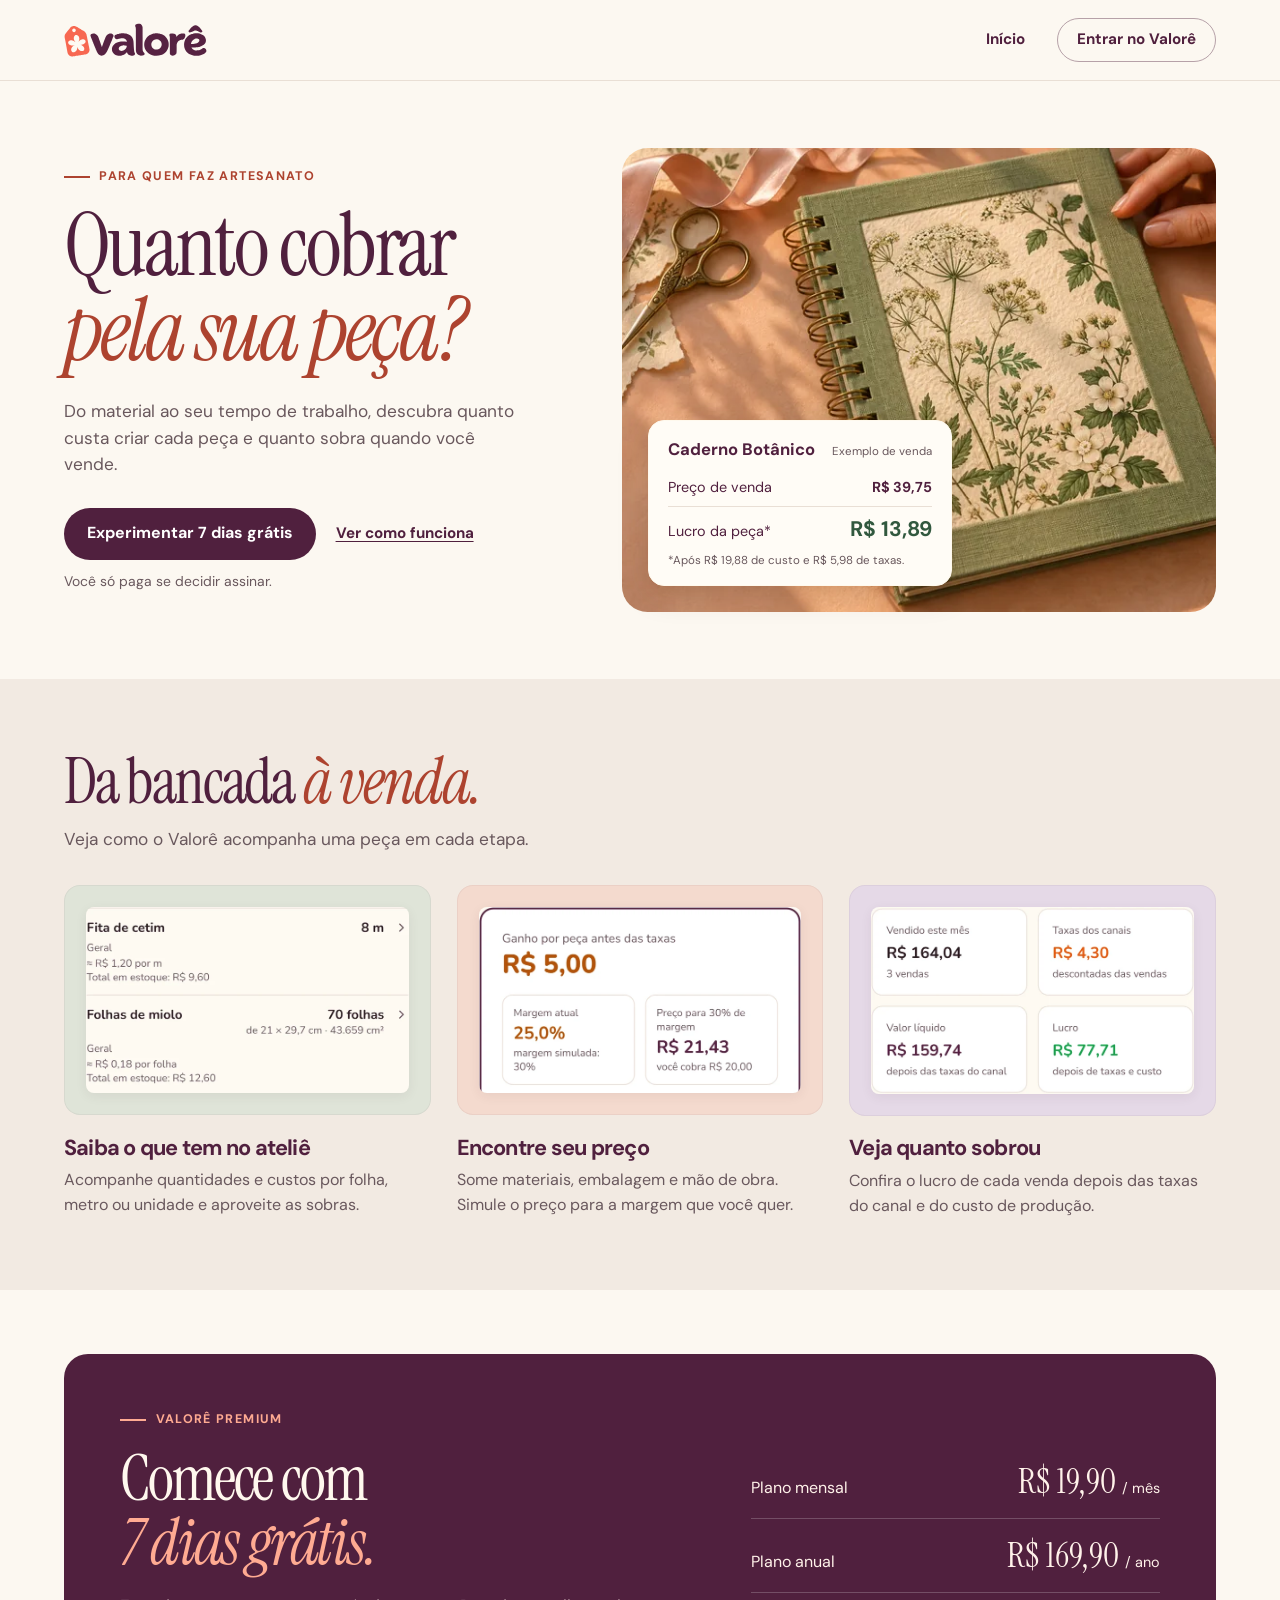
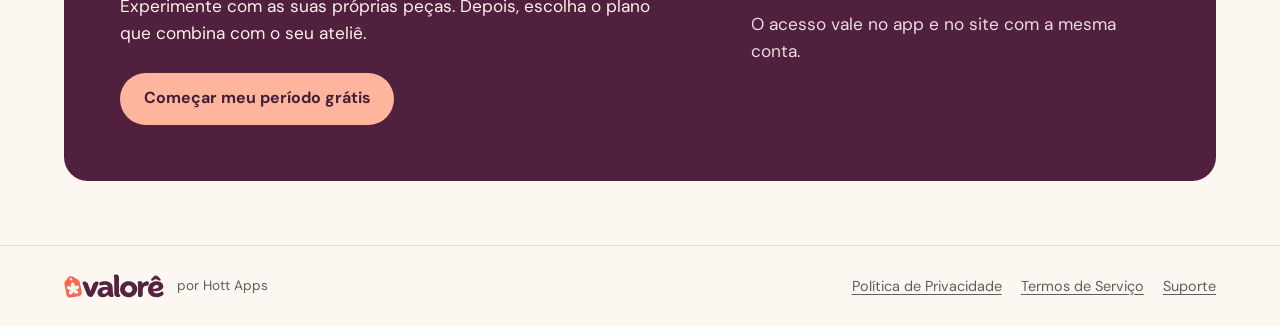
==== commit 767c9095: "Preço do plano anual: R$ 169,90 por ano" ====
--- a/index.html
+++ b/index.html
@@ -53,7 +53,7 @@
   <section class="plans wrap" aria-labelledby="plans-title">
     <div class="plans-box">
       <div><p class="eyebrow"><span></span>Valorê Premium</p><h2 id="plans-title">Comece com<br><em>7 dias grátis.</em></h2><p>Experimente com as suas próprias peças. Depois, escolha o plano que combina com o seu ateliê.</p><a class="cta cta-light" href="https://valore.art.br">Começar meu período grátis</a></div>
-      <div class="prices"><div><span>Plano mensal</span><strong>R$ 19,90 <small>/ mês</small></strong></div><div><span>Plano anual</span><strong>R$ 119,90 <small>/ ano</small></strong></div><p>O acesso vale no app e no site com a mesma conta.</p></div>
+      <div class="prices"><div><span>Plano mensal</span><strong>R$ 19,90 <small>/ mês</small></strong></div><div><span>Plano anual</span><strong>R$ 169,90 <small>/ ano</small></strong></div><p>O acesso vale no app e no site com a mesma conta.</p></div>
     </div>
   </section>
 </main>
